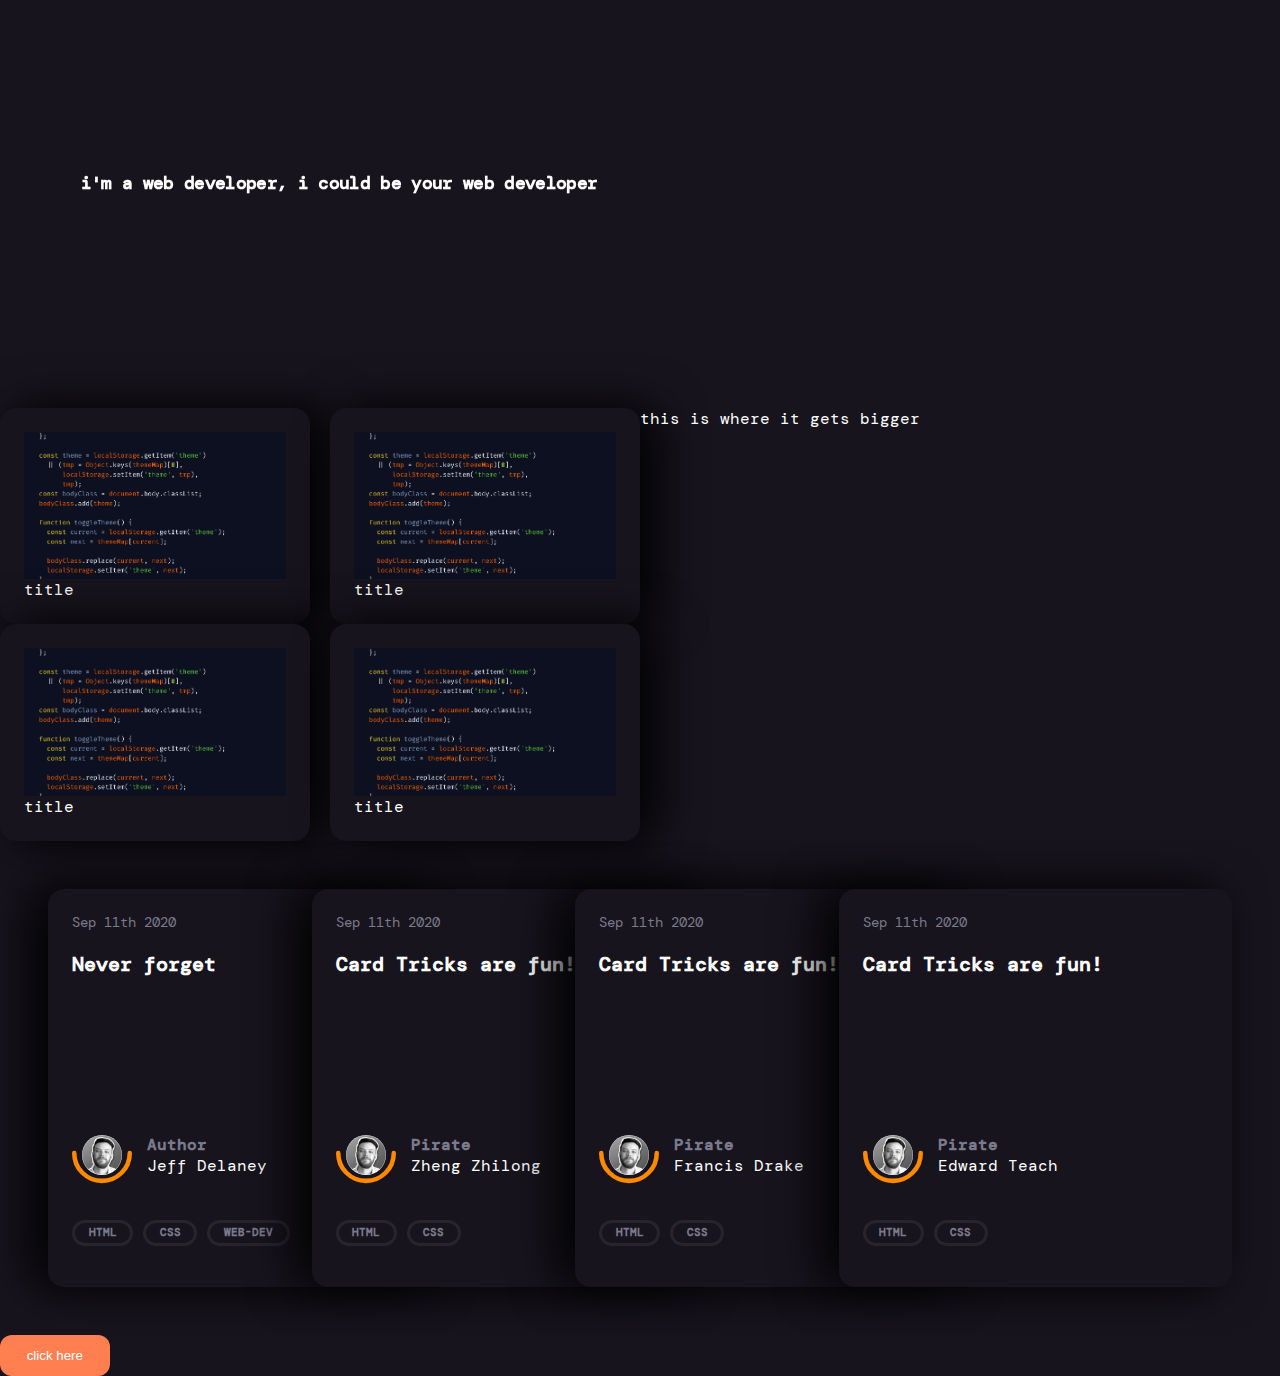
==== index.html @ 0678ec5c "new portfolio almost done" ====
<!DOCTYPE html>
<html lang="en">
<head>
    <meta charset="UTF-8">
    <meta http-equiv="X-UA-Compatible" content="IE=edge">
    <meta name="viewport" content="width=device-width, initial-scale=1.0">
    <link rel="stylesheet" href="css/style.css">
    <title>Jordan web-dev</title>
</head>
<body>
    <section class="header">

        <section>
            <h2>
              <span class="fader">
                my
              </span>
              <span class="fader">
                name
              </span>
              <span class="fader">
                is
              </span>
              <span class="hover-2 myName fader" >Jordan</span>
            </h2>
            <h3>i'm a web developer, i could be your web developer</h3>
        </section>
    </section>
</section>

<!-- ##################past work -->
<section class="stuffAndDisplay">
  <section class="stuffMenu">
    
    <section class="box">
      <img src="images/carbon.png" alt="">
      <span>title</span>
    </section>

    <section class="box">
      <img src="images/carbon.png" alt="">
      <span>title</span>
    </section>
    
    <section class="box">
      <img src="images/carbon.png" alt="">
      <span>title</span>
    </section>
    
    <section class="box">
      <img src="images/carbon.png" alt="">
      <span>title</span>
    </section>



  </section>
  <section class="stuffDisplay">
    <span>this is where it gets bigger </span>
  </section>  
</section>



<!-- ########Cards -->

    <section id="cardList" class="card-list">
        <article class="card">
          <header class="card-header">
            <p>Sep 11th 2020</p>
            <h2>Never forget</h2>
            <!-- <img src="images/carbon.png" alt=""> -->
          </header>
  
          <div class="card-author">
            <a class="author-avatar" href="#">
              <img src="images/profilePic copy.png" />
            </a>
            <svg class="half-circle" viewBox="0 0 106 57">
              <path d="M102 4c0 27.1-21.9 49-49 49S4 31.1 4 4"></path>
            </svg>
  
            <div class="author-name">
              <div class="author-name-prefix">Author</div>
              Jeff Delaney
            </div>
          </div>
          <div class="tags">
            <a href="#">html</a>
            <a href="#">css</a>
            <a href="#">web-dev</a>
          </div>
        </article>
  
        <article class="card">
          <header class="card-header">
            <p>Sep 11th 2020</p>
            <h2>Card Tricks are fun!</h2>
          </header>
  
          <div class="card-author">
            <a class="author-avatar" href="#">
              <img src="images/profilePic copy.png" />
            </a>
            <svg class="half-circle" viewBox="0 0 106 57">
              <path d="M102 4c0 27.1-21.9 49-49 49S4 31.1 4 4"></path>
            </svg>
  
            <div class="author-name">
              <div class="author-name-prefix">Pirate</div>
              Zheng Zhilong
            </div>
          </div>
          <div class="tags">
            <a href="#">html</a>
            <a href="#">css</a>
          </div>
        </article>
  
        <article class="card">
          <header class="card-header">
            <p>Sep 11th 2020</p>
            <h2>Card Tricks are fun!</h2>
          </header>
  
          <div class="card-author">
            <a class="author-avatar" href="#">
              <img src="images/profilePic copy.png" />
            </a>
            <svg class="half-circle" viewBox="0 0 106 57">
              <path d="M102 4c0 27.1-21.9 49-49 49S4 31.1 4 4"></path>
            </svg>
  
            <div class="author-name">
              <div class="author-name-prefix">Pirate</div>
              Francis Drake
            </div>
          </div>
          <div class="tags">
            <a href="#">html</a>
            <a href="#">css</a>
          </div>
        </article>
  
        <article class="card">
          <header class="card-header">
            <p>Sep 11th 2020</p>
            <h2>Card Tricks are fun!</h2>
          </header>
  
          <div class="card-author">
            <a class="author-avatar" href="#">
              <img src="images/profilePic copy.png" />
            </a>
            <svg class="half-circle" viewBox="0 0 106 57">
              <path d="M102 4c0 27.1-21.9 49-49 49S4 31.1 4 4"></path>
            </svg>
  
            <div class="author-name">
              <div class="author-name-prefix">Pirate</div>
              Edward Teach
            </div>
          </div>
          <div class="tags">
            <a href="#">html</a>
            <a href="#">css</a>
          </div>
        </article>
   </section>


   <button id="modalBtn" class="button">click here</button>
   <div id="simpleModal" class="modal">
    <div class="modalContent">
      <span class="closeBtn" id="closeBtn">&times;</span>
        <p>Lorem ipsum dolor sit, amet consectetur adipisicing elit. Ipsum perspiciatis dolore eveniet atque distinctio nulla odio, facere quam, explicabo nesciunt suscipit tenetur repudiandae? Necessitatibus a dolore, iste obcaecati temporibus officiis.</p>
    </div>
   </div>
<!-- ######### end of Cards -->
    
    <script src="js/main.js"></script>
</body>
</html>
---- css/style.css ----
/* body{
    background-color: rgb(156 167 179);
    color: white;
    font-family:Arial, Helvetica, sans-serif;
} */

@import url('https://fonts.googleapis.com/css2?family=DM+Mono:wght@300;400;500&display=swap');

body {
    padding: 0;
    margin: 0;
    background-color: #17141d;
    color: white;
    font-family: 'DM Mono', monospace;
}

a {
    text-decoration: none;
}


nav li{
    list-style: none;
    display: inline-block;
}

.leftRight{
    display:flex;
    align-content: space-between;
    width: 100%;
}

.header{
    display: flex;
    width: 100%;
    height: 40vh;
    padding-top:3rem;
    padding-left:4rem
}
    .header h2{
        font-size: 3rem;
        padding: 0;
        margin-bottom: 0;
    }

.stuffAndDisplay{
	display: grid;
	grid-template-columns: 1fr 1fr ;
}

.stuffMenu{
    display: grid;
	grid-template-columns: 1fr 1fr;
	grid-column-gap: 20px;
}
.box{
    display: grid;
    grid-template-rows: min-content;
    
    padding: 1.5rem;
    border-radius: 16px;
    background: #17141d;
    box-shadow: 1rem 0 3rem #000;
}
.box img{
    /* max-height: 30vh; */
    inline-size: 100%;
    aspect-ratio: 16 /9;
    object-fit: cover;
}
.box:hover{
    transform: translateY(-1rem);
    transition: all .2s ease-in-out;
}

.card-list {
    display: flex;
    padding: 3rem;
    overflow-x: scroll;
}

.card-list::-webkit-scrollbar {
    width: 10px;
    height: 10px;
}
.card-list::-webkit-scrollbar-thumb {
    background: #201c29;
    border-radius: 10px;
    box-shadow: inset 2px 2px 2px hsla(0,0%,100%,.25), inset -2px -2px 2px rgba(0,0,0,.25);
}

.card-list::-webkit-scrollbar-track {
    background: linear-gradient(90deg,#201c29,#201c29 1px,#17141d 0,#17141d);
}


.card {
    height: 350px;
    width: 400px;
    min-width: 250px;
    padding: 1.5rem;
    border-radius: 16px;
    background: #17141d;
    box-shadow: -1rem 0 3rem #000;
    display: flex;
    flex-direction: column;
    transition: .2s;
    margin: 0;
    scroll-snap-align: start;
    clear: both;
    position: relative;
}

.card:focus-within~.card, .card:hover~.card {
    transform: translateX(130px);
}

.card:hover {
    transform: translateY(-1rem);
}

.card:not(:first-child) {
    margin-left: -130px;
}


.card-header {
    margin-bottom: auto;
}
.card-header img{
    max-width: 300px;
    max-height: 400px;
}

.card-header p {
    font-size: 14px;
    margin: 0 0 1rem;
    color: #7a7a8c;
}

.card-header h2 {
    font-size: 20px;
    margin: .25rem 0 auto;
    text-decoration: none;
    color: inherit;
    border: 0;
    display: inline-block;
    cursor: pointer;
}

.card-header h2:hover {
    background: linear-gradient(90deg,#ff8a00,#e52e71);
    text-shadow: none;
    -webkit-text-fill-color: transparent;
    -webkit-background-clip: text;
    background-clip: text;
}

.card-author {
    margin: 3rem 0 0;
    display: grid;
    grid-template-columns: 75px 1fr;
    align-items: center;
    position: relative;
}

.author-avatar {
    grid-area: auto;
    align-self: start;
    position: relative;
    box-sizing: border-box;
}

.author-avatar img {
    width: 40px;
    height: 40px;
    border-radius: 50%;
    filter: grayscale(100%);
    display: block;
    overflow: hidden;
    margin: 16px 10px;
}

.author-name {
    grid-area: auto;
    box-sizing: border-box;
}

.author-name-prefix {
    font-style: normal;
    font-weight: 700;
    color: #7a7a8c;
}

.half-circle {
    position: absolute;
    bottom: 0;
    left: 0;
    width: 60px;
    height: 48px;
    fill: none;
    stroke: #ff8a00;
    stroke-width: 8;
    stroke-linecap: round;
    pointer-events: none;
}

.tags {
    margin: 1rem 0 2rem;
    padding: .5rem 0 1rem;
    line-height: 2;
    margin-bottom: 0;
}

.tags a {
    font-style: normal;
    font-weight: 700;
    font-size: .5rem;
    color: #7a7a8c;
    text-transform: uppercase;
    font-size: .66rem;
    border: 3px solid #28242f;
    border-radius: 2rem;
    padding: .2rem .85rem .25rem;
    position: relative;
}

.tags a:hover {
    background: linear-gradient(90deg,#ff8a00,#e52e71);
    text-shadow: none;
    -webkit-text-fill-color: transparent;
    -webkit-background-clip: text;
    -webkit-box-decoration-break: clone;
    background-clip: text;
    border-color: white;
}


/* ************** Testing my name is animations */
.hover-2 {
    background: 
      linear-gradient(#057a05 0 0) no-repeat
      calc(200% - var(--i, 0) * 100%) 100% / 200% calc(100% * var(--i, 0) + .08em);
    transition: .3s calc(var(--i, 0) * .3s), background-position .3s calc(.3s - calc(var(--i, 0) * .3s));
  }
  .hover-2:hover {
    --i: 1;
  }

  .header h2{
    transform: scale(0.94);
    animation: scale 3s forwards cubic-bezier(0.5, 1, 0.89, 1);
  }
  .header h3{
    transform: scale(0.94);
    animation: scale 3s forwards cubic-bezier(0.5, 1, 0.89, 1);
  }

  @keyframes scale {
    100% {
      transform: scale(1);
    }
  }
    .fader {
    display: inline-block;
    opacity: 0;
    filter: blur(4px);
  }
  
.fader:nth-child(1) {
    animation: fade-in 0.8s 0.1s forwards cubic-bezier(0.11, 0, 0.5, 0);
  }
  
.fader:nth-child(2) {
    animation: fade-in 0.8s 0.2s forwards cubic-bezier(0.11, 0, 0.5, 0);
  }
  
.fader:nth-child(3) {
    animation: fade-in 0.8s 0.3s forwards cubic-bezier(0.11, 0, 0.5, 0);
  }
  
.fader:nth-child(4) {
    animation: fade-in 0.8s 0.4s forwards cubic-bezier(0.11, 0, 0.5, 0);
  }

  @keyframes fade-in {
    100% {
      opacity: 1;
      filter: blur(0);
    }
  }

  .button{
    background-color: coral;
    padding: 1em 2em;
    color: white;
    border: 0;
    border-radius: 12px;
  }
  .button:hover{
    background-color: rgb(57, 57, 57);
  }

  .modal{
    display: none;
    position: fixed;
    z-index: 1;
    left: 0;
    top: 0;
    width: 100%;
    height: 100%;
    overflow: auto;
    background-color: rgba(0,0,0,.8);
  }

  .modalContent{
    background-color: #f4f4f4;
    margin: 20% auto;
    color: black;
    padding: 2rem;
    width: 70%;
    box-shadow: 0 5px 8px 0 rgba(0,0,0,.2),0 7px 20px 0 rgba(0,0,0,.17);;
    animation-name: modalopen;
    animation-duration: 1s;

  }
@keyframes modalopen {
    from{opacity: 0;}
    to{opacity: 1;}
}


  .closeBtn{
    color: #ccc;
    float: right;
    font-size: 40px;
  }

  .closeBtn:hover,.closeBtn:focus{
    color: orange;
    text-decoration: none;
    cursor: pointer;

  }
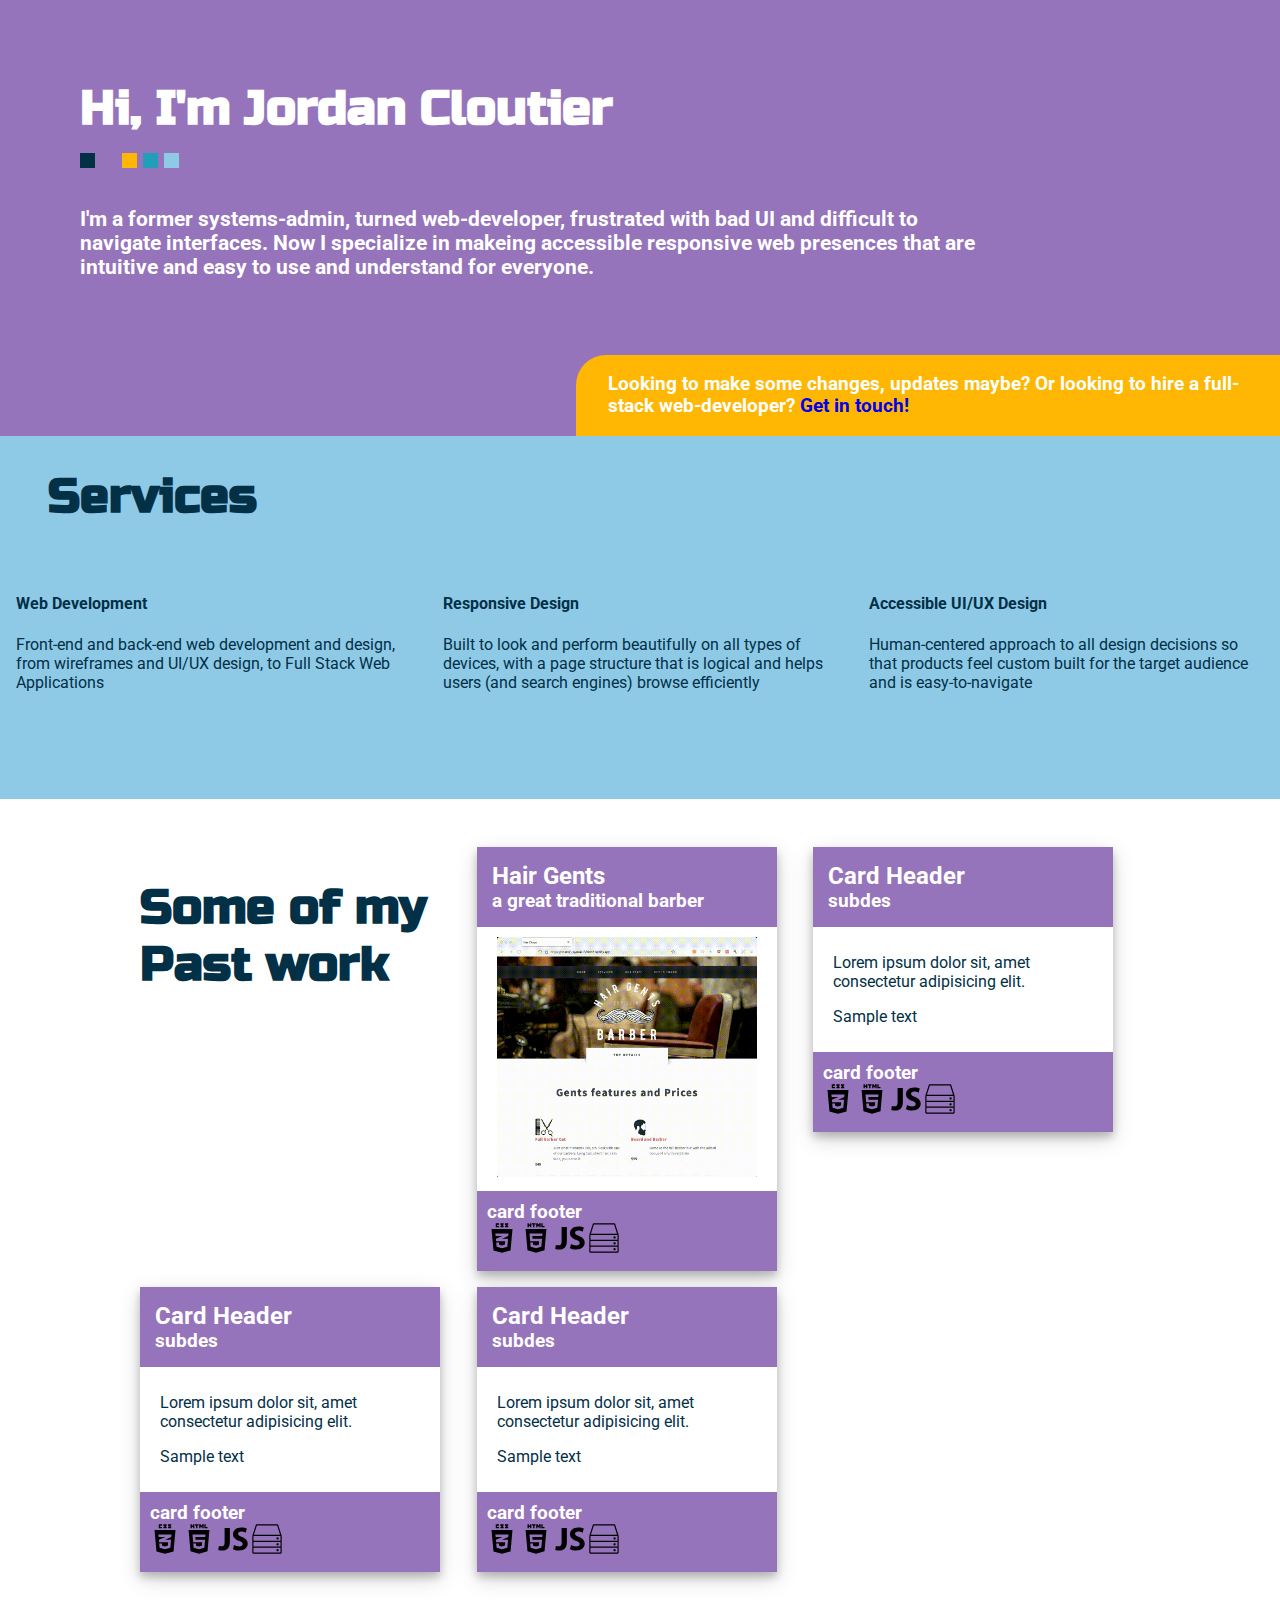
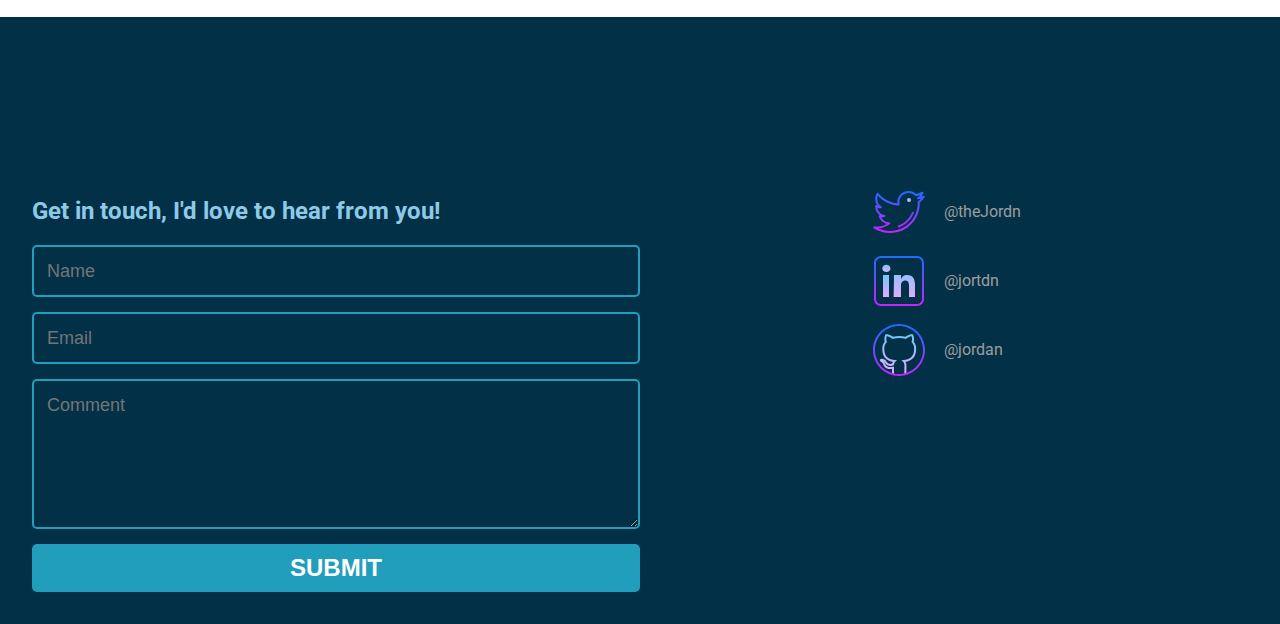
==== commit 196c48fb: "changed from v2 of index and style to main" ====
--- a/index.html
+++ b/index.html
@@ -1,182 +1,176 @@
 <!DOCTYPE html>
 <html lang="en">
 <head>
+    <script src="https://kit.fontawesome.com/9b823893f0.js" crossorigin="anonymous"></script>
     <meta charset="UTF-8">
     <meta http-equiv="X-UA-Compatible" content="IE=edge">
     <meta name="viewport" content="width=device-width, initial-scale=1.0">
+    <link href="https://fonts.googleapis.com/css2?family=Roboto&family=Russo+One&display=swap" rel="stylesheet"> 
     <link rel="stylesheet" href="css/style.css">
     <title>Jordan web-dev</title>
 </head>
 <body>
     <section class="header">
-
-        <section>
-            <h2>
-              <span class="fader">
-                my
-              </span>
-              <span class="fader">
-                name
-              </span>
-              <span class="fader">
-                is
-              </span>
-              <span class="hover-2 myName fader" >Jordan</span>
-            </h2>
-            <h3>i'm a web developer, i could be your web developer</h3>
+        <h1>Hi, I'm Jordan Cloutier</h1>
+        <section class="boxbox">
+            <section class="littleBox"></section>
+            <section class="littleBox"></section>
+            <section class="littleBox"></section>
+            <section class="littleBox"></section>
+            <section class="littleBox"></section>
+        </section>
+        <h4>I'm a former systems-admin, turned web-developer, frustrated with bad UI and difficult to navigate interfaces. Now I specialize in makeing accessible responsive web presences that are intuitive and easy to use and understand for everyone.</h4>
+        <section class="lookforme">
+            <h3>Looking to make some changes, updates maybe? Or looking to hire a full-stack web-developer? <a href="#contactMe"><span class="touchme">Get in touch!</span></a></h3>
         </section>
     </section>
-</section>
+    
+    <section class="whatIDo">
+        <section class="topWhat">
+            <h2>Services</h2>
+        </section>
+        <section class="botWhat">
+            <section class="webDev">
+                <i class="fa-solid fa-terminal"></i>
+                <h4>Web Development</h4>
+                <p>Front-end and back-end web development and design, from wireframes and UI/UX design, to Full Stack Web Applications</p>
+            </section>
 
-<!-- ##################past work -->
-<section class="stuffAndDisplay">
-  <section class="stuffMenu">
-    
-    <section class="box">
-      <img src="images/carbon.png" alt="">
-      <span>title</span>
-    </section>
+            <section class="responsiveDesign">
+                <i class="fa-solid fa-bars-staggered"></i>                
+                <h4>Responsive Design</h4>
+                <p>Built to look and perform beautifully on all types of devices, with a page structure that is logical and helps users (and search engines) browse efficiently</p>
+            </section>
 
-    <section class="box">
-      <img src="images/carbon.png" alt="">
-      <span>title</span>
-    </section>
-    
-    <section class="box">
-      <img src="images/carbon.png" alt="">
-      <span>title</span>
-    </section>
-    
-    <section class="box">
-      <img src="images/carbon.png" alt="">
-      <span>title</span>
+            <section class="accessDesign">
+                <i class="fa-solid fa-laptop-code"></i>
+                <h4>Accessible UI/UX Design</h4>
+                <p>Human-centered approach to all design decisions so that products feel custom built for the target audience and is easy-to-navigate</p>
+            </section>
+        </section>
+
     </section>
 
 
 
-  </section>
-  <section class="stuffDisplay">
-    <span>this is where it gets bigger </span>
-  </section>  
-</section>
+    <section class="cardsDeck">
+        <h1>Some of my Past work </h1>
+        <div class="card">
+            <div class="cardHeader">
+                <h2>Hair Gents</h2>
+                <h3>a great traditional barber</h3>
+            </div>
+            <div class="cardBody">
+                <!-- <p>Lorem ipsum dolor sit, amet consectetur adipisicing elit. </p>
+                <p>Sample text</p> -->
+                <img id="modal1" src="images/gents.gif" alt="">
+            </div>
+            <div class="cardFooter">
+                <h3>card footer</h3>
+                <img src="images/cssLabel.svg" alt="" class="cssInd">
+                <img src="images/htmlLabel.svg" alt="" class="htmlInd">
+                <img src="images/js.svg" alt="" class="jsInd">
+                <img src="images/stack.svg" alt="" class="stackInd">
+            </div>
+        </div>
+        <div class="card">
+            <div class="cardHeader">
+                <h2>Card Header</h2>
+                <h3>subdes</h3>
+            </div>
+            <div class="cardBody">
+                <p>Lorem ipsum dolor sit, amet consectetur adipisicing elit. </p>
+                <p>Sample text</p>
+            </div>
+            <div class="cardFooter">
+                <h3>card footer</h3>
+                <img src="images/cssLabel.svg" alt="" class="cssInd">
+                <img src="images/htmlLabel.svg" alt="" class="htmlInd">
+                <img src="images/js.svg" alt="" class="jsInd">
+                <img src="images/stack.svg" alt="" class="stackInd">
+            </div>
+        </div>
+        <div class="card">
+            <div class="cardHeader">
+                <h2>Card Header</h2>
+                <h3>subdes</h3>
+            </div>
+            <div class="cardBody">
+                <p>Lorem ipsum dolor sit, amet consectetur adipisicing elit. </p>
+                <p>Sample text</p>
+            </div>
+            <div class="cardFooter">
+                <h3>card footer</h3>
+                <img src="images/cssLabel.svg" alt="" class="cssInd">
+                <img src="images/htmlLabel.svg" alt="" class="htmlInd">
+                <img src="images/js.svg" alt="" class="jsInd">
+                <img src="images/stack.svg" alt="" class="stackInd">
+            </div>
+        </div>
+        <div class="card">
+            <div class="cardHeader">
+                <h2>Card Header</h2>
+                <h3>subdes</h3>
+            </div>
+            <div class="cardBody">
+                <p>Lorem ipsum dolor sit, amet consectetur adipisicing elit. </p>
+                <p>Sample text</p>
+            </div>
+            <div class="cardFooter">
+                <h3>card footer</h3>
+                <img src="images/cssLabel.svg" alt="" class="cssInd">
+                <img src="images/htmlLabel.svg" alt="" class="htmlInd">
+                <img src="images/js.svg" alt="" class="jsInd">
+                <img src="images/stack.svg" alt="" class="stackInd">
+            </div>
+        </div>
+    </section>
 
 
+    <!-- ################## contact  me -->
+    <section id="contactMe" class="contactMe">
+        <form>      
+            <h2>Get in touch, I'd love to hear from you!</h2>
+            <input name="name" type="text" class="feedback-input" placeholder="Name" />   
+            <input name="email" type="text" class="feedback-input" placeholder="Email" />
+            <textarea name="text" class="feedback-input" placeholder="Comment"></textarea>
+            <input type="submit" value="SUBMIT"/>
+        </form>
+        <section class="socials">
+            <section class="twitter socId">
+                <img src="images/icons8-twitter.svg" alt="">
+                <span class="user">@theJordn</span>
+            </section>
+            <section class="linked socId">
+                <img src="images/icons8-linkedin.svg" alt="">
+                <span class="user">@jortdn</span>
+            </section>
+            <section class="github socId">
+                <img src="images/icons8-github.svg" alt="">
+                <span class="user">@jordan</span>
+            </section>
+            <section class="blankSoc"></section>
+        </section>
+    </section>
 
-<!-- ########Cards -->
-
-    <section id="cardList" class="card-list">
-        <article class="card">
-          <header class="card-header">
-            <p>Sep 11th 2020</p>
-            <h2>Never forget</h2>
-            <!-- <img src="images/carbon.png" alt=""> -->
-          </header>
-  
-          <div class="card-author">
-            <a class="author-avatar" href="#">
-              <img src="images/profilePic copy.png" />
-            </a>
-            <svg class="half-circle" viewBox="0 0 106 57">
-              <path d="M102 4c0 27.1-21.9 49-49 49S4 31.1 4 4"></path>
-            </svg>
-  
-            <div class="author-name">
-              <div class="author-name-prefix">Author</div>
-              Jeff Delaney
-            </div>
-          </div>
-          <div class="tags">
-            <a href="#">html</a>
-            <a href="#">css</a>
-            <a href="#">web-dev</a>
-          </div>
-        </article>
-  
-        <article class="card">
-          <header class="card-header">
-            <p>Sep 11th 2020</p>
-            <h2>Card Tricks are fun!</h2>
-          </header>
-  
-          <div class="card-author">
-            <a class="author-avatar" href="#">
-              <img src="images/profilePic copy.png" />
-            </a>
-            <svg class="half-circle" viewBox="0 0 106 57">
-              <path d="M102 4c0 27.1-21.9 49-49 49S4 31.1 4 4"></path>
-            </svg>
-  
-            <div class="author-name">
-              <div class="author-name-prefix">Pirate</div>
-              Zheng Zhilong
-            </div>
-          </div>
-          <div class="tags">
-            <a href="#">html</a>
-            <a href="#">css</a>
-          </div>
-        </article>
-  
-        <article class="card">
-          <header class="card-header">
-            <p>Sep 11th 2020</p>
-            <h2>Card Tricks are fun!</h2>
-          </header>
-  
-          <div class="card-author">
-            <a class="author-avatar" href="#">
-              <img src="images/profilePic copy.png" />
-            </a>
-            <svg class="half-circle" viewBox="0 0 106 57">
-              <path d="M102 4c0 27.1-21.9 49-49 49S4 31.1 4 4"></path>
-            </svg>
-  
-            <div class="author-name">
-              <div class="author-name-prefix">Pirate</div>
-              Francis Drake
-            </div>
-          </div>
-          <div class="tags">
-            <a href="#">html</a>
-            <a href="#">css</a>
-          </div>
-        </article>
-  
-        <article class="card">
-          <header class="card-header">
-            <p>Sep 11th 2020</p>
-            <h2>Card Tricks are fun!</h2>
-          </header>
-  
-          <div class="card-author">
-            <a class="author-avatar" href="#">
-              <img src="images/profilePic copy.png" />
-            </a>
-            <svg class="half-circle" viewBox="0 0 106 57">
-              <path d="M102 4c0 27.1-21.9 49-49 49S4 31.1 4 4"></path>
-            </svg>
-  
-            <div class="author-name">
-              <div class="author-name-prefix">Pirate</div>
-              Edward Teach
-            </div>
-          </div>
-          <div class="tags">
-            <a href="#">html</a>
-            <a href="#">css</a>
-          </div>
-        </article>
-   </section>
-
-
-   <button id="modalBtn" class="button">click here</button>
-   <div id="simpleModal" class="modal">
+   <!-- <button id="modalBtn" class="button">click here</button> -->
+   
+   
+   <div id="simpleModal" class="modal modal1">
     <div class="modalContent">
-      <span class="closeBtn" id="closeBtn">&times;</span>
-        <p>Lorem ipsum dolor sit, amet consectetur adipisicing elit. Ipsum perspiciatis dolore eveniet atque distinctio nulla odio, facere quam, explicabo nesciunt suscipit tenetur repudiandae? Necessitatibus a dolore, iste obcaecati temporibus officiis.</p>
+        <div class="modalHeader">
+            <span class="closeBtn" id="closeBtn">&times;</span>
+            <h2>Hair Gents</h2>
+        </div>
+        <div class="modalBody">
+            <!-- <p>Full re-design and launch . </p> -->
+            <img src="images/gents.webm" alt="">
+        </div>
+        <div class="modalFooter">
+            <a href="https://hairgents.netlify.app/index.html"><h3>See Live</h3></a>
+        </div>
     </div>
    </div>
-<!-- ######### end of Cards -->
     
     <script src="js/main.js"></script>
 </body>
--- a/css/style.css
+++ b/css/style.css
@@ -3,236 +3,125 @@
     color: white;
     font-family:Arial, Helvetica, sans-serif;
 } */
-
-@import url('https://fonts.googleapis.com/css2?family=DM+Mono:wght@300;400;500&display=swap');
+:root {
+  --color1:var(--lblue);
+  --color2:var(--midblue);
+  --color3:var(--darkblue);
+  --color4:var(--lorange);
+  --color5:var(--purp);
+ 
+
+
+  /* First Theme */
+        /* 1 */
+        --lblue: #8ecae6;
+        /* 2 */
+        --midblue: #219ebc;
+        /* 3 */
+        --darkblue: #023047;
+        /* 4 */
+        --lorange: #ffb703;
+        /* 5 */
+        --dorange: #fb8500;
+  
+  
+  /* Second Theme */
+        --yell : #FCCA46 ;
+        --soup : #A1C181 ;
+        --perry : #619B8A ;
+        --rnge : #FE7F2D ;
+        --dk : #233D4D ;
+  /* extra */
+  /* --purp: rgb(113,46,190); */
+  --purp: rgb(149, 116, 187);
+
+  /* ************************ */
+}
+
+
 
 body {
     padding: 0;
     margin: 0;
-    background-color: #17141d;
-    color: white;
-    font-family: 'DM Mono', monospace;
+    background-color: white;
+    /* background-color:var(--purp); */
+    /* color: black; */
+    color: var(--color3);
+    font-family: 'Roboto', monospace;
 }
 
 a {
     text-decoration: none;
 }
-
-
-nav li{
-    list-style: none;
-    display: inline-block;
-}
-
-.leftRight{
-    display:flex;
-    align-content: space-between;
-    width: 100%;
-}
-
+h1{
+    font-family: 'Russo One', sans-serif;
+    font-size: 3rem;
+    margin-bottom: 1rem;
+}
 .header{
-    display: flex;
-    width: 100%;
-    height: 40vh;
-    padding-top:3rem;
-    padding-left:4rem
-}
-    .header h2{
-        font-size: 3rem;
-        padding: 0;
-        margin-bottom: 0;
-    }
-
-.stuffAndDisplay{
-	display: grid;
-	grid-template-columns: 1fr 1fr ;
-}
-
-.stuffMenu{
+    padding-top: 3rem;
     display: grid;
-	grid-template-columns: 1fr 1fr;
-	grid-column-gap: 20px;
-}
-.box{
-    display: grid;
-    grid-template-rows: min-content;
-    
-    padding: 1.5rem;
-    border-radius: 16px;
-    background: #17141d;
-    box-shadow: 1rem 0 3rem #000;
-}
-.box img{
-    /* max-height: 30vh; */
-    inline-size: 100%;
-    aspect-ratio: 16 /9;
-    object-fit: cover;
-}
-.box:hover{
-    transform: translateY(-1rem);
-    transition: all .2s ease-in-out;
-}
-
-.card-list {
-    display: flex;
-    padding: 3rem;
-    overflow-x: scroll;
-}
-
-.card-list::-webkit-scrollbar {
-    width: 10px;
-    height: 10px;
-}
-.card-list::-webkit-scrollbar-thumb {
-    background: #201c29;
-    border-radius: 10px;
-    box-shadow: inset 2px 2px 2px hsla(0,0%,100%,.25), inset -2px -2px 2px rgba(0,0,0,.25);
-}
-
-.card-list::-webkit-scrollbar-track {
-    background: linear-gradient(90deg,#201c29,#201c29 1px,#17141d 0,#17141d);
-}
-
-
-.card {
-    height: 350px;
-    width: 400px;
-    min-width: 250px;
-    padding: 1.5rem;
-    border-radius: 16px;
-    background: #17141d;
-    box-shadow: -1rem 0 3rem #000;
-    display: flex;
-    flex-direction: column;
-    transition: .2s;
-    margin: 0;
-    scroll-snap-align: start;
-    clear: both;
-    position: relative;
-}
-
-.card:focus-within~.card, .card:hover~.card {
-    transform: translateX(130px);
-}
-
-.card:hover {
-    transform: translateY(-1rem);
-}
-
-.card:not(:first-child) {
-    margin-left: -130px;
-}
-
-
-.card-header {
-    margin-bottom: auto;
-}
-.card-header img{
-    max-width: 300px;
-    max-height: 400px;
-}
-
-.card-header p {
-    font-size: 14px;
-    margin: 0 0 1rem;
-    color: #7a7a8c;
-}
-
-.card-header h2 {
-    font-size: 20px;
-    margin: .25rem 0 auto;
-    text-decoration: none;
-    color: inherit;
-    border: 0;
-    display: inline-block;
-    cursor: pointer;
-}
-
-.card-header h2:hover {
-    background: linear-gradient(90deg,#ff8a00,#e52e71);
-    text-shadow: none;
-    -webkit-text-fill-color: transparent;
-    -webkit-background-clip: text;
-    background-clip: text;
-}
-
-.card-author {
-    margin: 3rem 0 0;
-    display: grid;
-    grid-template-columns: 75px 1fr;
-    align-items: center;
-    position: relative;
-}
-
-.author-avatar {
-    grid-area: auto;
-    align-self: start;
-    position: relative;
-    box-sizing: border-box;
-}
-
-.author-avatar img {
-    width: 40px;
-    height: 40px;
-    border-radius: 50%;
-    filter: grayscale(100%);
-    display: block;
-    overflow: hidden;
-    margin: 16px 10px;
-}
-
-.author-name {
-    grid-area: auto;
-    box-sizing: border-box;
-}
-
-.author-name-prefix {
-    font-style: normal;
-    font-weight: 700;
-    color: #7a7a8c;
-}
-
-.half-circle {
-    position: absolute;
-    bottom: 0;
-    left: 0;
-    width: 60px;
-    height: 48px;
-    fill: none;
-    stroke: #ff8a00;
-    stroke-width: 8;
-    stroke-linecap: round;
-    pointer-events: none;
-}
-
-.tags {
-    margin: 1rem 0 2rem;
-    padding: .5rem 0 1rem;
-    line-height: 2;
-    margin-bottom: 0;
-}
-
-.tags a {
-    font-style: normal;
-    font-weight: 700;
-    font-size: .5rem;
-    color: #7a7a8c;
-    text-transform: uppercase;
-    font-size: .66rem;
-    border: 3px solid #28242f;
-    border-radius: 2rem;
-    padding: .2rem .85rem .25rem;
-    position: relative;
-}
-
-.tags a:hover {
-    background: linear-gradient(90deg,#ff8a00,#e52e71);
-    text-shadow: none;
-    -webkit-text-fill-color: transparent;
-    -webkit-background-clip: text;
-    -webkit-box-decoration-break: clone;
-    background-clip: text;
-    border-color: white;
+    grid-template-rows: 4fr 1fr;
+	  grid-auto-rows: auto;
+    justify-items: left;
+    padding-left: 5rem;
+    background: var(--purp);
+    color: white;
+}
+.header h4{
+  max-width: 70vw;
+  font-size: 1.3rem;
+}
+
+.boxbox{
+  display: grid;
+  grid-auto-flow: column;
+  column-gap: 6px;
+  height: fit-content;
+}
+.littleBox{
+  width: 15px;
+  height: 15px;
+}
+
+.littleBox:first-child{
+  background-color: var(--color3);
+}
+.littleBox:nth-child(2){
+  background-color: var(--color5);
+}
+.littleBox:nth-child(3){
+  background-color: var(--color4);
+}
+.littleBox:nth-child(4){
+  background-color: var(--color2);
+}
+.littleBox:nth-child(5){
+  background-color: var(--color1);
+}
+
+
+.lookforme{
+  margin-top: 3rem;
+  max-width: 50vw;
+  justify-self: end;
+  padding-right: 2rem;
+  background-color: var(--color4);
+  padding-left: 2rem;
+  border-radius: 30px 0 0 0;
+}
+.lookforme a{
+  text-decoration: none;
+}
+.lookforme a:visited{
+  text-decoration: none;
+  color: inherit;
+}
+
+.lookforme span:hover{
+  cursor: pointer;
+  color: var(--color5);
+  transition: all .2s ease-in-out;
 }
 
 
@@ -245,49 +134,6 @@
   }
   .hover-2:hover {
     --i: 1;
-  }
-
-  .header h2{
-    transform: scale(0.94);
-    animation: scale 3s forwards cubic-bezier(0.5, 1, 0.89, 1);
-  }
-  .header h3{
-    transform: scale(0.94);
-    animation: scale 3s forwards cubic-bezier(0.5, 1, 0.89, 1);
-  }
-
-  @keyframes scale {
-    100% {
-      transform: scale(1);
-    }
-  }
-    .fader {
-    display: inline-block;
-    opacity: 0;
-    filter: blur(4px);
-  }
-  
-.fader:nth-child(1) {
-    animation: fade-in 0.8s 0.1s forwards cubic-bezier(0.11, 0, 0.5, 0);
-  }
-  
-.fader:nth-child(2) {
-    animation: fade-in 0.8s 0.2s forwards cubic-bezier(0.11, 0, 0.5, 0);
-  }
-  
-.fader:nth-child(3) {
-    animation: fade-in 0.8s 0.3s forwards cubic-bezier(0.11, 0, 0.5, 0);
-  }
-  
-.fader:nth-child(4) {
-    animation: fade-in 0.8s 0.4s forwards cubic-bezier(0.11, 0, 0.5, 0);
-  }
-
-  @keyframes fade-in {
-    100% {
-      opacity: 1;
-      filter: blur(0);
-    }
   }
 
   .button{
@@ -314,31 +160,265 @@
   }
 
   .modalContent{
-    background-color: #f4f4f4;
+    background-color: var(--color1);
     margin: 20% auto;
-    color: black;
-    padding: 2rem;
-    width: 70%;
+    color: var(--color3);
+    width: fit-content;
     box-shadow: 0 5px 8px 0 rgba(0,0,0,.2),0 7px 20px 0 rgba(0,0,0,.17);;
     animation-name: modalopen;
     animation-duration: 1s;
-
-  }
-@keyframes modalopen {
-    from{opacity: 0;}
-    to{opacity: 1;}
-}
+  }
+
+  .modalHeader h2, .modalFooter h3{
+    margin: 0;
+  }
+
+  .modalHeader{
+    background: var(--color5);
+    /* background: coral; */
+    padding: 15px;
+    color: white;
+  }
+
+
+  .modalBody{
+    padding: 10px 20px;
+    display:flex;
+    flex-direction: column;
+  }
+  .modalBody img{
+    max-width: 90%;
+    margin-left: auto;
+    margin-right: auto;
+    max-height: 68vh;
+  }
+
+  .modalFooter{
+    background-color:var(--color5);
+    /* background-color: coral; */
+    padding: 10px;
+    color:white;
+    text-align: center;
+  }
+
+  .cardsDeck{
+    display:grid;
+    column-gap: 10px;
+    row-gap: 1em;
+    grid-template-columns: repeat(auto-fit, minmax(300px, 1fr));
+    max-width: 1000px;
+    margin: auto;
+    margin-bottom: 5vh;
+    }
+
+    .blank{
+        width: 300px;
+    }
+  .card{
+    width: 300px;
+    height: fit-content;
+    display: grid;
+    grid-template-rows: 80px 4fr 80px;
+	  grid-auto-rows: auto;
+    box-shadow: 0 5px 8px 0 rgba(0,0,0,.2),0 7px 20px 0 rgba(0,0,0,.17);;
+
+  }
+
+  .cardHeader h2, .cardFooter h3, .cardHeader h3{
+    margin: 0;
+  }
+  .cardHeader{
+    background: var(--color5);
+    /* background: coral; */
+    padding: 15px;
+    color: white;
+  }
+    
+    .cssInd, .htmlInd, .jsInd, .stackInd{
+        float:left;
+        padding-right: 4px;
+        color:white;
+        width: 30px;
+        height: 30px;
+    }
+
+  .cardBody{
+    padding: 10px 20px;
+    height: fit-content;
+  }
+  .cardBody img{
+    max-width: 260px;
+    max-height: 300px;
+  }
+
+  .cardFooter{
+    background-color: var(--color5);
+    /* background-color: coral; */
+    padding: 10px;
+    color:white;
+    /* text-align: center; */
+  }
+
+    @keyframes modalopen {
+        from{opacity: 0;}
+        to{opacity: 1;}
+    }
 
 
   .closeBtn{
-    color: #ccc;
+    color: white;
     float: right;
     font-size: 40px;
   }
 
   .closeBtn:hover,.closeBtn:focus{
-    color: orange;
+    color: black;
     text-decoration: none;
     cursor: pointer;
 
-  }+  }
+ /* ########## whatI do */
+  .whatIDo{
+    height: fit-content;
+    background-color: var(--color1);
+    /* background-color: rgb(225, 225, 225); */
+    margin-bottom: 3rem;
+    display: grid;
+    grid-template-rows: 1fr 2fr;  
+  }
+
+
+
+  .whatIDo h2{
+    font-family: 'Russo One', sans-serif;
+    font-size: 3rem;
+    padding: 2rem 3rem;
+    margin: 0;
+  }
+
+ .botWhat{
+  display: grid;
+  grid-template-columns: repeat(auto-fit, minmax(300px, 1fr));
+
+ }
+ .botWhat section{
+  padding: 1rem;
+  color: var(--color3);
+  /* color: #3e3e3e; */
+
+ }
+
+
+
+/* ########## contact */
+
+@import url(https://fonts.googleapis.com/css?family=Montserrat:400,700);
+
+.contactMe { 
+  background:var(--color3); 
+  /* background:rgb(30,30,40);  */
+  padding: 2rem;
+  display: grid; 
+  grid-template-columns: repeat(auto-fit, minmax(300px, 1fr));
+  gap: 0px 0px; 
+  /* padding-bottom: 16rem; */
+  padding-top: 10rem;
+}
+
+.socials{
+  margin-left: auto;
+  margin-right: auto;
+  display: grid; 
+  grid-auto-columns: 1fr; 
+  grid-template-rows: 1fr 1fr 1fr 3fr; 
+  gap: 0px 0px; 
+  color: rgb(157, 157, 157);
+
+}
+
+.twitter, .linked, .github{
+  cursor: pointer;
+  display:grid;
+  grid-template-columns: 1fr 1fr;
+  align-content: center;
+}
+.twitter span, .linked span, .github span{
+  transform: translateY(+1.4rem);
+}
+
+.socId:hover{
+  transform: translateY(-1rem);
+  transition: all .2s ease-in-out;
+  color: white;
+}
+
+form { 
+  max-width:620px; 
+  /* min-width: 400px; */
+  /* margin:50px auto;  */
+  margin: 0;
+  margin-left: auto;
+  margin-right: auto;
+}
+form h2{
+  color: var(--color1);
+}
+
+.feedback-input {
+  color:white;
+  font-family: Helvetica, Arial, sans-serif;
+  font-weight:500;
+  font-size: 18px;
+  border-radius: 5px;
+  line-height: 22px;
+  background-color: transparent;
+  border:2px solid var(--color2);
+  /* border:2px solid #CC6666; */
+  transition: all 0.3s;
+  padding: 13px;
+  margin-bottom: 15px;
+  width:100%;
+  box-sizing: border-box;
+  outline:0;
+}
+
+.feedback-input:focus { border:2px solid var(--color4); }
+/* .feedback-input:focus { border:2px solid #CC4949; } */
+
+textarea {
+  height: 150px;
+  line-height: 150%;
+  resize:vertical;
+}
+
+[type="submit"] {
+  font-family: 'Montserrat', Arial, Helvetica, sans-serif;
+  width: 100%;
+  background:var(--color2);
+  /* background:#CC6666; */
+  border-radius:5px;
+  border:0;
+  cursor:pointer;
+  color:white;
+  font-size:24px;
+  padding-top:10px;
+  padding-bottom:10px;
+  transition: all 0.3s;
+  margin-top:-4px;
+  font-weight:700;
+}
+[type="submit"]:hover { background:var(--color4); }
+/* [type="submit"]:hover { background:#CC4949; } */
+
+
+
+/* ############1 */
+
+svg path{
+  fill:var(--dorange);
+}
+
+svg {
+  transform: scale(2);
+  padding-left: 1rem;
+}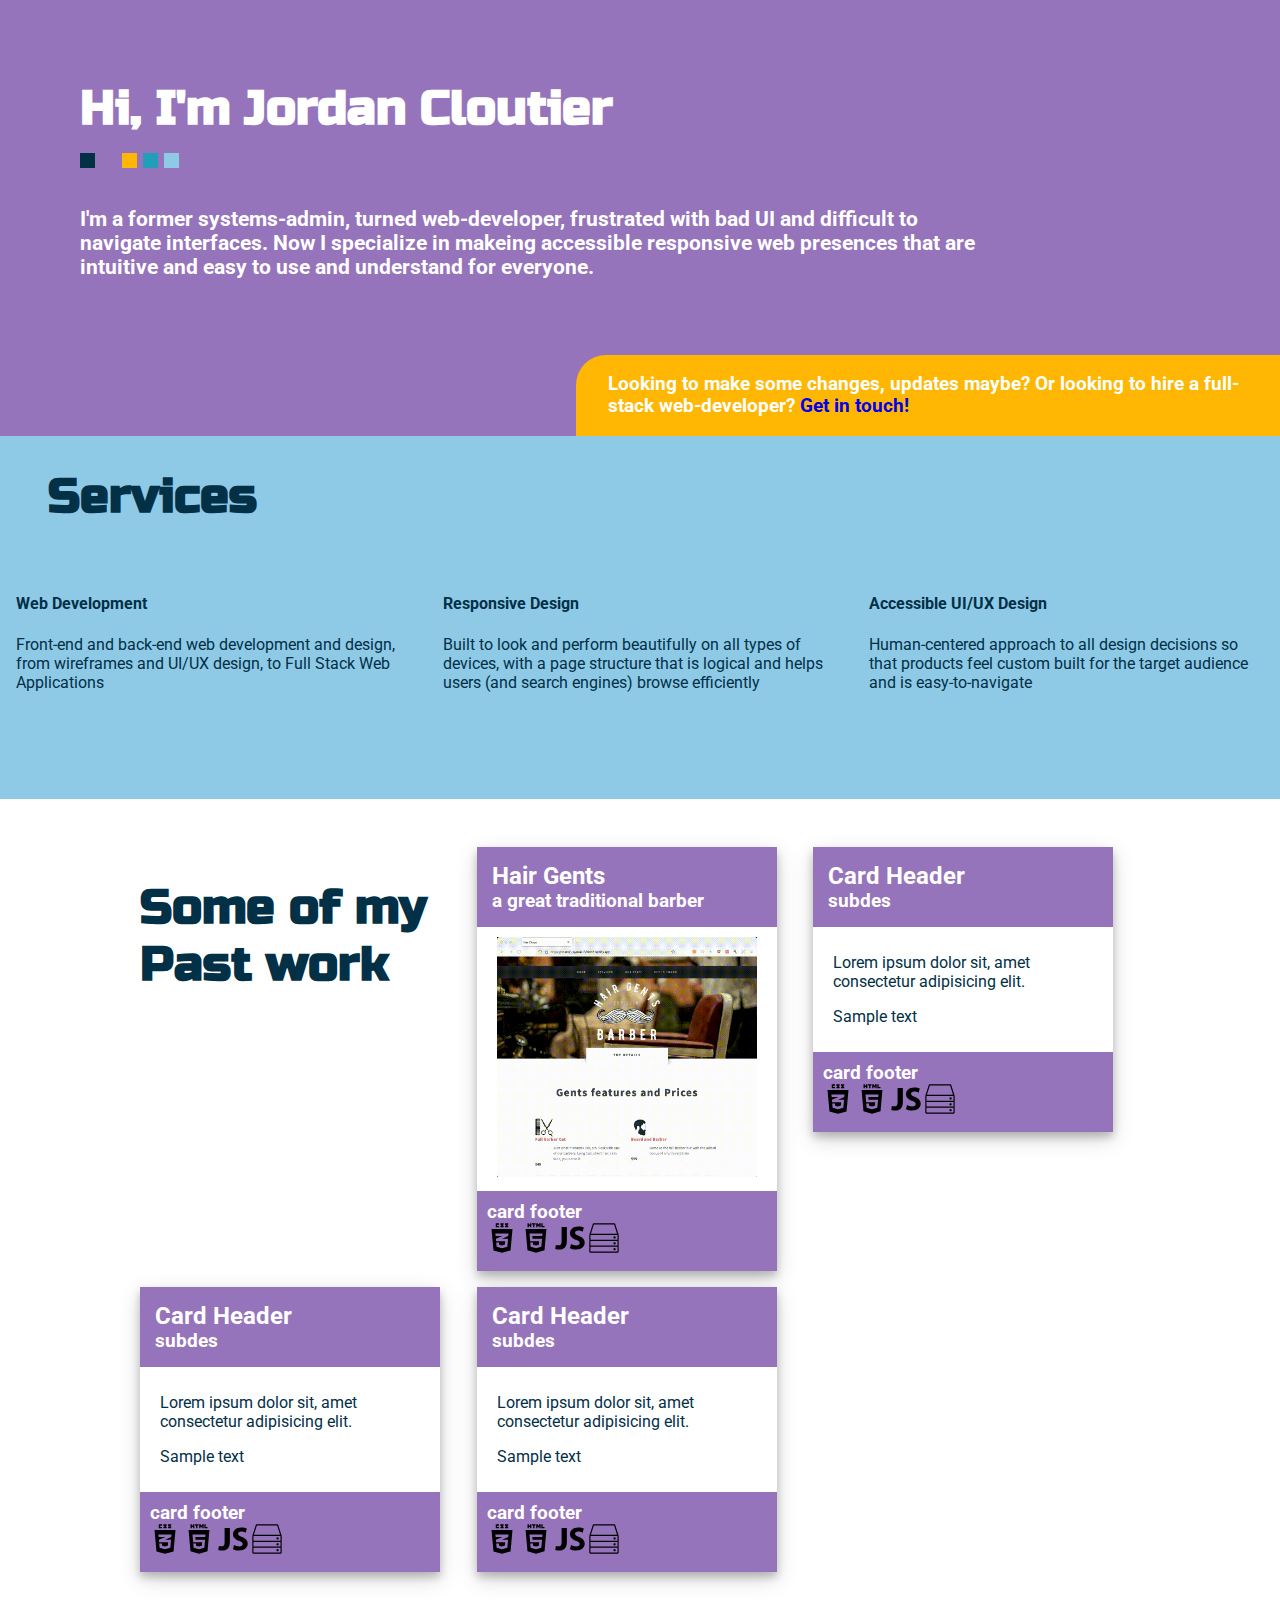
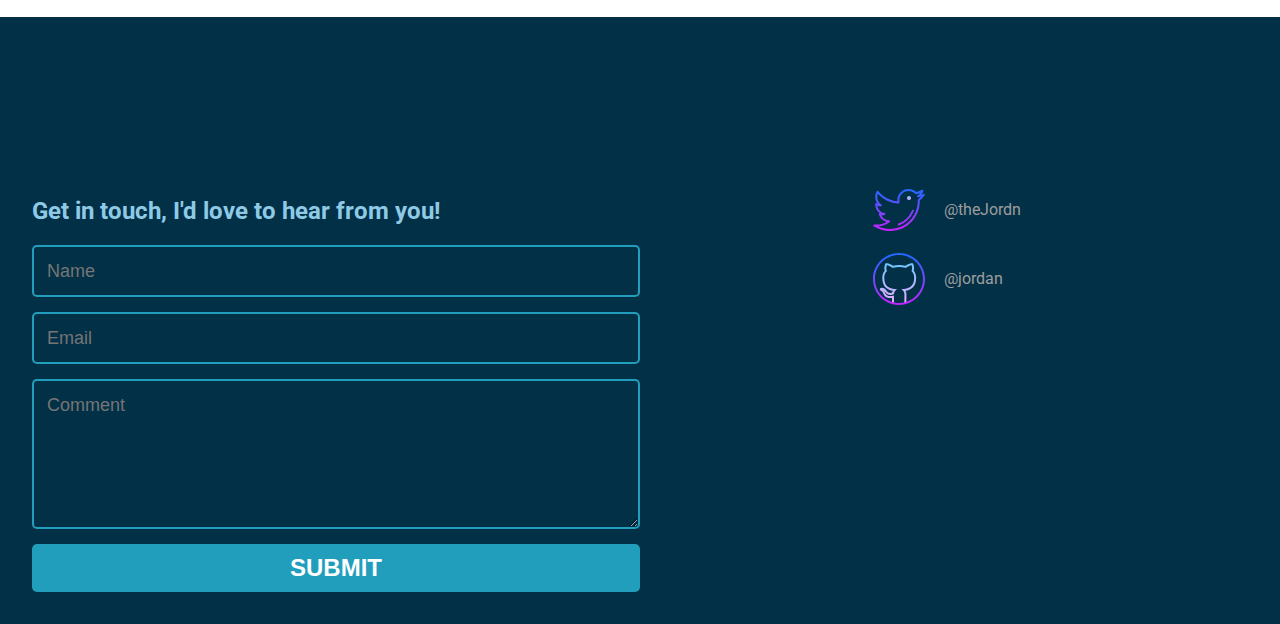
==== commit 25d5c9ec: "lots of color changes" ====
--- a/index.html
+++ b/index.html
@@ -138,15 +138,15 @@
         </form>
         <section class="socials">
             <section class="twitter socId">
-                <img src="images/icons8-twitter.svg" alt="">
+                <a href="https://twitter.com/thejordn"><img src="images/icons8-twitter.svg" alt=""></a>
                 <span class="user">@theJordn</span>
             </section>
-            <section class="linked socId">
+            <!-- <section class="linked socId">
                 <img src="images/icons8-linkedin.svg" alt="">
                 <span class="user">@jortdn</span>
-            </section>
+            </section> -->
             <section class="github socId">
-                <img src="images/icons8-github.svg" alt="">
+                <a href="https://github.com/J-Cloutier"><img src="images/icons8-github.svg" alt=""></a>
                 <span class="user">@jordan</span>
             </section>
             <section class="blankSoc"></section>
--- a/css/style.css
+++ b/css/style.css
@@ -10,7 +10,11 @@
   --color4:var(--lorange);
   --color5:var(--purp);
  
-
+/* new colors */
+  --grey: #cdcbd6;
+  --corange: #d96846;
+  --fgreen: #596235;
+  --ddbrown: #2f3020;
 
   /* First Theme */
         /* 1 */
